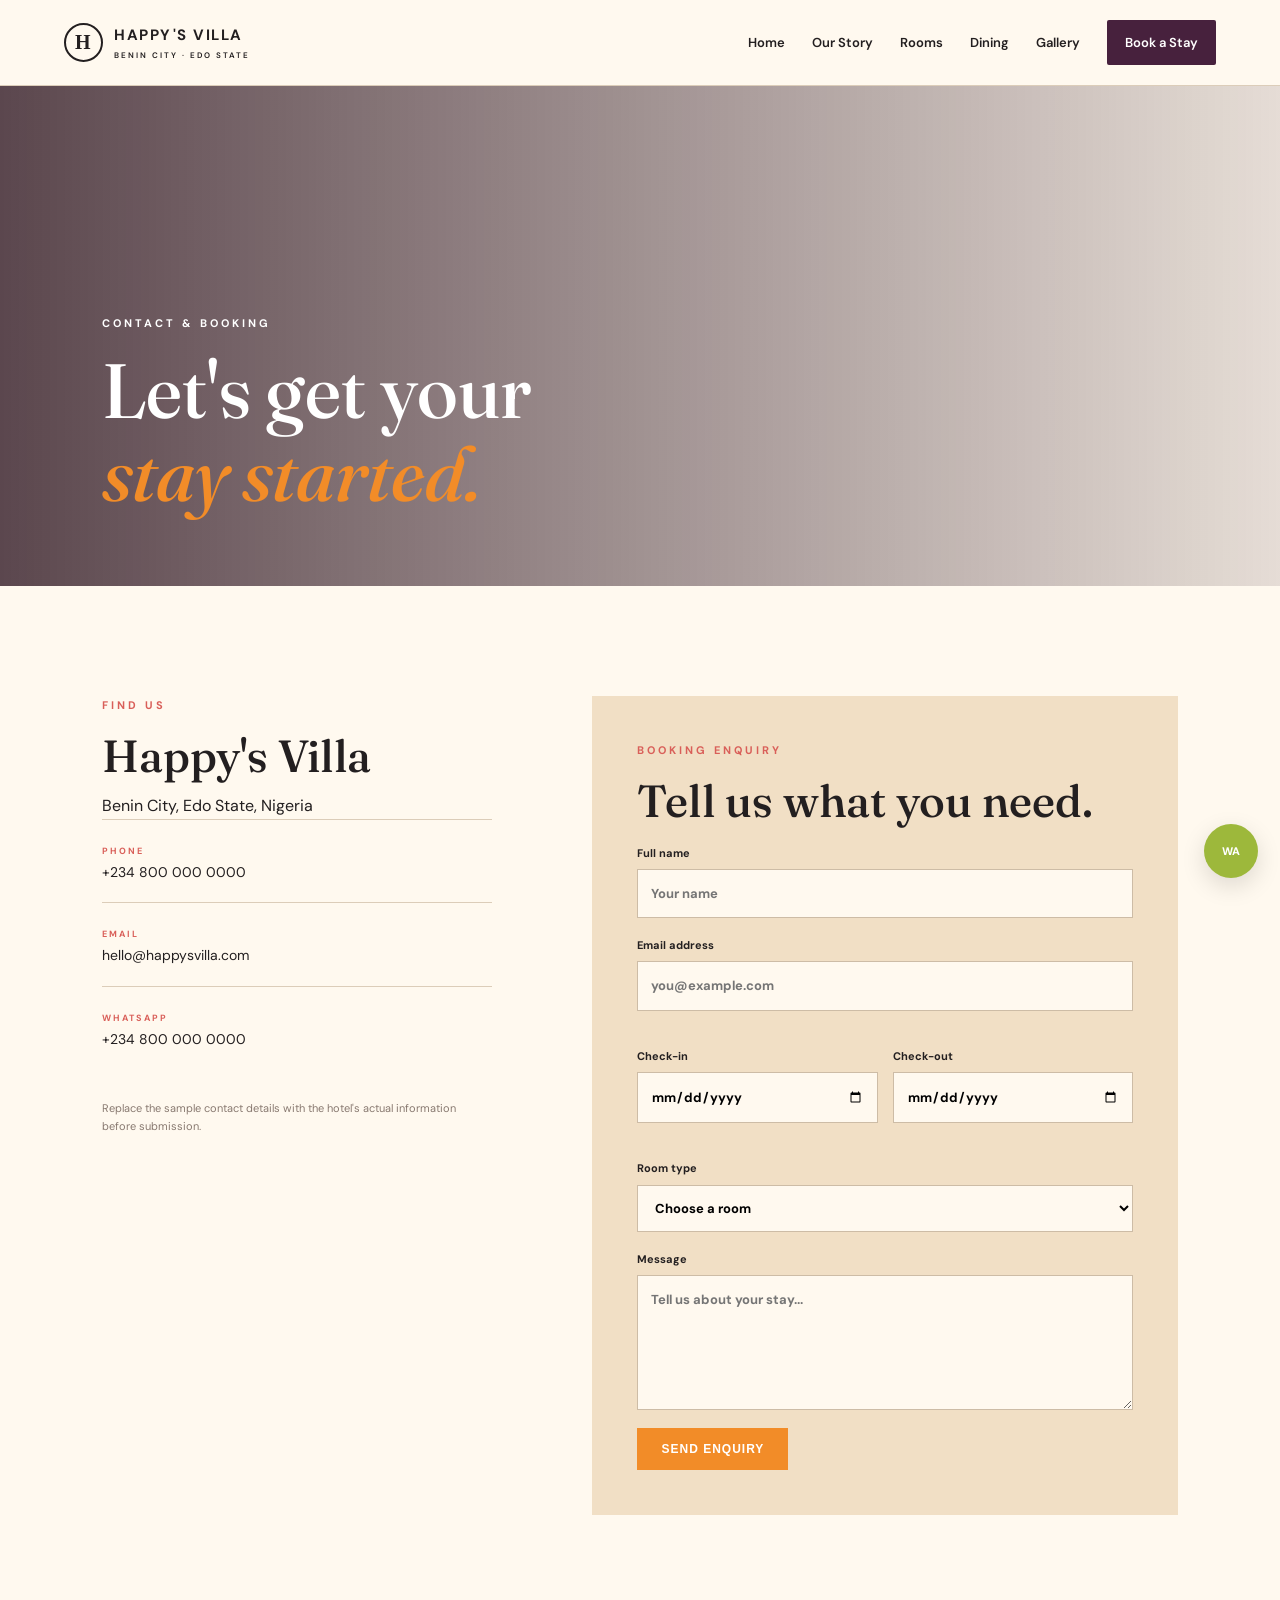
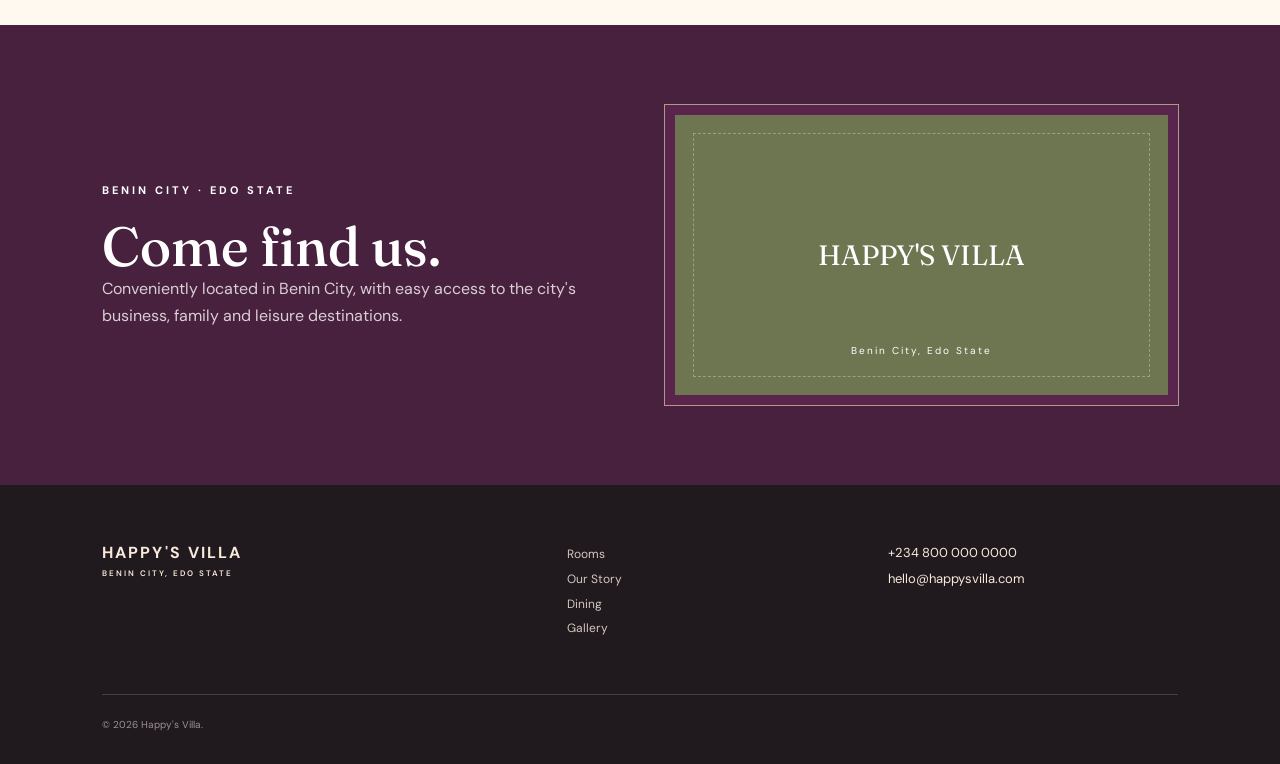
==== contact.html @ 48daf6b9 "changes made" ====
<!DOCTYPE html>
<html lang="en"><head><meta charset="UTF-8"><meta name="viewport" content="width=device-width,initial-scale=1.0"><title>Contact & Booking | Happy's Villa</title><link rel="stylesheet" href="style.css"></head>
<body>
<header class="site-header inner-header"><a class="brand" href="index.html"><span>H</span><div>HAPPY'S VILLA<small>BENIN CITY · EDO STATE</small></div></a><nav><a href="index.html">Home</a><a href="about.html">Our Story</a><a href="rooms.html">Rooms</a><a href="dining.html">Dining</a><a href="gallery.html">Gallery</a><a class="nav-book active-button" href="contact.html">Book a Stay</a></nav></header>
<section class="page-hero contact-hero"><div><p class="eyebrow">CONTACT & BOOKING</p><h1>Let's get your<br><em>stay started.</em></h1></div></section>
<section class="contact-section section"><div class="contact-details"><p class="eyebrow accent">FIND US</p><h2>Happy's Villa</h2><p>Benin City, Edo State, Nigeria</p><div class="contact-line"><b>PHONE</b><br>+234 800 000 0000</div><div class="contact-line"><b>EMAIL</b><br>hello@happysvilla.com</div><div class="contact-line"><b>WHATSAPP</b><br>+234 800 000 0000</div><p class="small-note">Replace the sample contact details with the hotel's actual information before submission.</p></div>
<form class="booking-form" action="#" method="post"><p class="eyebrow accent">BOOKING ENQUIRY</p><h2>Tell us what you need.</h2><label>Full name<input type="text" placeholder="Your name"></label><label>Email address<input type="email" placeholder="you@example.com"></label><div class="two"><label>Check-in<input type="date"></label><label>Check-out<input type="date"></label></div><label>Room type<select><option>Choose a room</option><option>Deluxe Room</option><option>Executive Suite</option><option>Premium Suite</option></select></label><label>Message<textarea rows="5" placeholder="Tell us about your stay..."></textarea></label><button class="button button-main" type="submit">Send Enquiry</button></form></section>
<section class="location-box"><div><p class="eyebrow">BENIN CITY · EDO STATE</p><h2>Come find us.</h2><p>Conveniently located in Benin City, with easy access to the city's business, family and leisure destinations.</p></div><div class="map-placeholder"><span>HAPPY'S VILLA</span><small>Benin City, Edo State</small></div></section>
<footer><div class="footer-brand">HAPPY'S VILLA <small>BENIN CITY, EDO STATE</small></div><div><a href="rooms.html">Rooms</a><a href="about.html">Our Story</a><a href="dining.html">Dining</a><a href="gallery.html">Gallery</a></div><div class="footer-contact">+234 800 000 0000<br>hello@happysvilla.com</div><p class="copyright">© 2026 Happy's Villa.</p></footer><a class="whatsapp" href="https://wa.me/2348000000000">WA</a>
</body></html>
---- style.css ----
@import url('https://fonts.googleapis.com/css2?family=DM+Sans:wght@400;500;600;700&family=Fraunces:opsz,wght@9..144,500;9..144,600&display=swap');

:root{--coral:#D95F59;--orange:#F28C28;--aub:#47213D;--lime:#9DB83B;--terra:#B85C38;--sand:#F4E7D0;--ink:#231F20;--cream:#FFF9EF;--line:#dccdb9}
*{box-sizing:border-box;margin:0;padding:0}html{scroll-behavior:smooth}body{font-family:'DM Sans',sans-serif;background:var(--cream);color:var(--ink);line-height:1.65}a{text-decoration:none;color:inherit}.site-header{height:86px;padding:0 5vw;display:flex;align-items:center;justify-content:space-between;position:absolute;z-index:10;top:0;width:100%;color:white}.inner-header{position:relative;color:var(--ink);background:var(--cream);border-bottom:1px solid var(--line)}.brand{display:flex;gap:11px;align-items:center;font-weight:700;letter-spacing:1.5px;font-size:15px}.brand>span{display:grid;place-items:center;width:39px;height:39px;border:2px solid currentColor;border-radius:50%;font-family:Georgia;font-size:20px}.brand small,.footer-brand small{display:block;font-size:8px;letter-spacing:2px;font-weight:600;margin-top:1px}.site-header nav{display:flex;align-items:center;gap:27px;font-size:13px;font-weight:600}.site-header nav a{position:relative}.site-header nav a:not(.nav-book):after{content:'';height:2px;width:0;background:var(--orange);position:absolute;bottom:-8px;left:0;transition:.3s}.site-header nav a:hover:after,.site-header nav .active:after{width:100%}.nav-book{background:var(--orange);padding:12px 18px;border-radius:2px;color:#fff!important}.active-button{background:var(--aub)}.hero{height:calc(100vh - 0px);min-height:650px;position:relative;display:flex;align-items:center;color:white;overflow:hidden}.hero-image{position:absolute;inset:0;background-image:url('https://images.unsplash.com/photo-1564501049412-61c2a3083791?auto=format&fit=crop&w=1800&q=85');background-size:cover;background-position:center}.hero-shade{position:absolute;inset:0;background:linear-gradient(90deg,rgba(45,20,32,.78),rgba(45,20,32,.2),rgba(0,0,0,.18))}.hero-content{position:relative;z-index:2;margin-left:9vw;max-width:670px;padding-top:60px}.eyebrow{font-size:11px;letter-spacing:3px;font-weight:700;margin-bottom:18px}.accent{color:var(--coral)}h1,h2,h3{line-height:1.08}h1,h2{font-family:Fraunces,Georgia,serif;font-weight:500}h1{font-size:clamp(55px,7vw,105px)}h1 em,h2 em{color:var(--orange);font-style:italic}.hero-copy{font-size:16px;max-width:530px;margin:25px 0 32px;color:#fff9f0}.hero-actions{display:flex;gap:12px}.button{display:inline-block;padding:14px 24px;font-size:12px;font-weight:700;letter-spacing:1px;text-transform:uppercase;transition:.3s;border:0;cursor:pointer}.button-main{background:var(--orange);color:white}.button-main:hover{background:var(--coral);transform:translateY(-3px)}.button-light{border:1px solid rgba(255,255,255,.7);color:white}.button-light:hover{background:white;color:var(--aub)}.button-dark{background:var(--aub);color:white}.button-dark:hover{background:var(--coral);transform:translateY(-3px)}.hero-note{position:absolute;right:5vw;bottom:45px;writing-mode:vertical-rl;font-size:10px;letter-spacing:2px;z-index:2}.hero-note span{color:var(--orange);margin:10px 0}.marquee{overflow:hidden;background:var(--orange);color:white;font-size:12px;font-weight:700;letter-spacing:2px;white-space:nowrap;padding:13px 0}.marquee div{display:inline-block;animation:marquee 25s linear infinite}@keyframes marquee{to{transform:translateX(-50%)}}.section{padding:110px 8vw}.intro{display:grid;grid-template-columns:120px 1fr .85fr;gap:50px;align-items:center}.intro h2,.section-heading h2,.features h2,.story h2,.values h2,.food-intro h2,.menu-section h2{font-size:clamp(42px,5vw,70px);max-width:720px}.intro h2 span,h2 span{color:var(--coral)}.lead{font-size:17px;max-width:650px;margin:24px 0;color:#5b514b}.intro-photo{height:470px;background-size:cover;background-position:center}.photo-1{background-image:url('https://images.unsplash.com/photo-1566073771259-6a8506099945?auto=format&fit=crop&w=1000&q=80')}.text-link{display:inline-block;margin-top:20px;font-size:12px;font-weight:700;text-transform:uppercase;letter-spacing:1.5px;border-bottom:2px solid var(--orange);padding-bottom:5px}.text-link b{font-size:18px;margin-left:7px}.rooms-preview{background:#f1dfc5}.section-heading{display:flex;justify-content:space-between;align-items:end;margin-bottom:45px}.room-grid{display:grid;grid-template-columns:1.25fr 1fr 1fr;gap:18px}.room-card{background:var(--cream);transition:.35s}.room-card:hover{transform:translateY(-8px)}.room-img{height:290px;background-size:cover;background-position:center}.large-card .room-img{height:370px}.room-a{background-image:url('https://images.unsplash.com/photo-1618221195710-dd6b41faaea6?auto=format&fit=crop&w=1200&q=80')}.room-b{background-image:url('https://images.unsplash.com/photo-1590490360182-c33d57733427?auto=format&fit=crop&w=1200&q=80')}.room-c{background-image:url('https://images.unsplash.com/photo-1582719478250-c89cae4dc85b?auto=format&fit=crop&w=1200&q=80')}.room-info{padding:23px}.room-info span{font-size:10px;color:var(--coral);font-weight:700}.room-info h3{font-family:Fraunces,serif;font-size:29px;margin:8px 0}.room-info p{font-size:13px;color:#695f57}.room-info a{display:block;margin-top:14px;font-size:11px;font-weight:700;color:var(--aub);text-transform:uppercase}.food-banner{min-height:620px;position:relative;display:flex;align-items:center;color:white;overflow:hidden}.food-photo{position:absolute;inset:0;background:url('https://images.unsplash.com/photo-1547592180-85f173990554?auto=format&fit=crop&w=1800&q=85') center/cover}.food-overlay{position:absolute;inset:0;background:rgba(71,33,61,.68)}.food-content{position:relative;margin-left:9vw;max-width:600px}.food-content h2{font-size:clamp(52px,7vw,90px)}.food-content p:not(.eyebrow){margin:25px 0 30px;max-width:500px}.features{background:var(--aub);color:white}.features h2 span{color:var(--orange)}.feature-grid{display:grid;grid-template-columns:repeat(4,1fr);gap:25px;margin-top:55px}.feature-grid div{border-top:1px solid rgba(255,255,255,.25);padding-top:25px}.feature-grid strong{font-size:26px;color:var(--orange)}.feature-grid h3{font-family:Fraunces,serif;font-size:24px;margin:16px 0 7px}.feature-grid p{font-size:13px;color:#d8cdd2}.cta{text-align:center;background:var(--lime);padding:100px 20px}.cta h2{font-size:clamp(50px,6vw,78px);margin-bottom:30px}.cta h2 em{color:var(--aub)}footer{background:#20191e;color:#f7eadb;padding:55px 8vw 30px;display:grid;grid-template-columns:1.5fr 1fr 1fr;gap:30px;position:relative}footer a{display:block;font-size:12px;margin:5px 0;color:#d6c8c0}.footer-brand{font-weight:700;letter-spacing:2px}.footer-contact{font-size:13px;line-height:2}.copyright{grid-column:1/-1;border-top:1px solid #473d42;padding-top:22px;margin-top:20px;font-size:10px;color:#9e9090}.whatsapp{position:fixed;right:22px;bottom:22px;width:54px;height:54px;border-radius:50%;display:grid;place-items:center;background:var(--lime);color:#fff;font-size:11px;font-weight:800;z-index:20;box-shadow:0 8px 25px #0002}.page-hero{height:500px;display:flex;align-items:end;padding:70px 8vw;position:relative;overflow:hidden;color:white;background-size:cover;background-position:center}.page-hero:after{content:'';position:absolute;inset:0;background:linear-gradient(90deg,rgba(45,20,32,.78),rgba(45,20,32,.12))}.page-hero>div{position:relative;z-index:1}.page-hero h1{font-size:clamp(50px,6vw,82px)}.about-hero{background-image:url('https://images.unsplash.com/photo-1566665797739-1674de7a421a?auto=format&fit=crop&w=1800&q=85')}.rooms-hero{background-image:url('https://images.unsplash.com/photo-1601918774946-25832a4be0d6?auto=format&fit=crop&w=1800&q=85')}.dining-hero{background-image:url('https://images.unsplash.com/photo-1515003197210-e0cd71810b5f?auto=format&fit=crop&w=1800&q=85')}.gallery-hero{background-image:url('https://images.unsplash.com/photo-1564501049412-61c2a3083791?auto=format&fit=crop&w=1800&q=85')}.contact-hero{background-image:url('https://images.unsplash.com/photo-1568495248636-6432b97bd949?auto=format&fit=crop&w=1800&q=85')}.story{display:grid;grid-template-columns:120px 1fr 1fr;gap:55px;align-items:start}.story p{margin:0 0 17px;color:#615750}.story-image{height:530px;background:url('https://images.unsplash.com/photo-1551882547-ff40c63fe5fa?auto=format&fit=crop&w=1000&q=85') center/cover}.values{background:#f1dfc5}.value-grid{display:grid;grid-template-columns:repeat(4,1fr);gap:20px;margin-top:55px}.value-grid div{padding:28px 0;border-top:2px solid var(--coral)}.value-grid b{font-size:11px;color:var(--coral)}.value-grid h3{font-family:Fraunces,serif;font-size:28px;margin:18px 0 8px}.value-grid p{font-size:13px}.room-list{padding-top:90px}.room-list article{display:grid;grid-template-columns:1.15fr 1fr;gap:75px;align-items:center;margin-bottom:100px}.big-room{height:570px;background-size:cover;background-position:center}.room-copy>span{font-size:10px;letter-spacing:2px;color:var(--coral);font-weight:700}.room-copy h2{font-size:58px;margin:15px 0}.room-copy p{color:#625950;margin-bottom:20px}.room-copy ul{list-style:none;border-top:1px solid var(--line);margin-top:25px}.room-copy li{font-size:13px;padding:10px 0;border-bottom:1px solid var(--line)}.room-copy li:before{content:'✦';color:var(--orange);margin-right:10px}.food-intro{display:grid;grid-template-columns:1fr 1fr;gap:80px;align-items:center}.food-detail-photo{height:560px;background:url('https://images.unsplash.com/photo-1601050690597-df0568f70950?auto=format&fit=crop&w=1100&q=85') center/cover}.menu-section{background:#f1dfc5}.menu-grid{display:grid;grid-template-columns:repeat(2,1fr);gap:0 70px;margin-top:45px}.menu-grid>div{padding:25px 0;border-top:1px solid #cbbba4}.menu-grid span{font-size:9px;letter-spacing:2px;color:var(--coral);font-weight:700}.menu-grid h3{font-family:Fraunces,serif;font-size:28px;margin:7px 0}.menu-grid p{font-size:13px;color:#665b53}.menu-grid b{display:block;margin-top:8px;color:var(--aub)}.gallery{display:grid;grid-template-columns:repeat(12,1fr);grid-auto-rows:230px;gap:15px}.gallery-item{background-size:cover;background-position:center;position:relative;overflow:hidden}.gallery-item:after{content:'';position:absolute;inset:0;background:linear-gradient(transparent 50%,rgba(0,0,0,.55));opacity:.8}.gallery-item span{position:absolute;z-index:2;bottom:18px;left:20px;color:white;font-size:11px;font-weight:700;letter-spacing:1px;text-transform:uppercase}.g1{grid-column:span 7;grid-row:span 2;background-image:url('https://images.unsplash.com/photo-1564501049412-61c2a3083791?auto=format&fit=crop&w=1300&q=85')}.g2{grid-column:span 5;background-image:url('https://images.unsplash.com/photo-1618221195710-dd6b41faaea6?auto=format&fit=crop&w=1000&q=85')}.g3{grid-column:span 5;background-image:url('https://images.unsplash.com/photo-1515003197210-e0cd71810b5f?auto=format&fit=crop&w=1000&q=85')}.g4{grid-column:span 5;background-image:url('https://images.unsplash.com/photo-1572331165267-854da2b10ccc?auto=format&fit=crop&w=1000&q=85')}.g5{grid-column:span 4;background-image:url('https://images.unsplash.com/photo-1547592180-85f173990554?auto=format&fit=crop&w=1000&q=85')}.g6{grid-column:span 3;background-image:url('https://images.unsplash.com/photo-1551882547-ff40c63fe5fa?auto=format&fit=crop&w=1000&q=85')}.contact-section{display:grid;grid-template-columns:.8fr 1.2fr;gap:100px}.contact-details h2,.booking-form h2{font-family:Fraunces,serif;font-size:45px;margin-bottom:12px}.contact-line{border-top:1px solid var(--line);padding:18px 0;font-size:14px}.contact-line b{font-size:9px;letter-spacing:2px;color:var(--coral)}.small-note{font-size:11px;color:#887970;margin-top:30px}.booking-form{background:#f1dfc5;padding:45px}.booking-form label{display:block;font-size:11px;font-weight:700;margin:18px 0}.booking-form input,.booking-form select,.booking-form textarea{display:block;width:100%;margin-top:7px;border:1px solid #cdbca6;background:var(--cream);padding:13px;font:inherit;font-size:13px;outline:none}.booking-form input:focus,.booking-form select:focus,.booking-form textarea:focus{border-color:var(--coral)}.two{display:grid;grid-template-columns:1fr 1fr;gap:15px}.location-box{background:var(--aub);color:white;padding:80px 8vw;display:grid;grid-template-columns:1fr 1fr;gap:50px;align-items:center}.location-box h2{font-size:55px}.location-box p:not(.eyebrow){max-width:500px;color:#dacfd3}.map-placeholder{height:300px;background:#6d7650;position:relative;display:grid;place-items:center;border:10px solid #5a254d;outline:1px solid #ad9b88}.map-placeholder:before{content:'';position:absolute;inset:18px;border:1px dashed #e9ddca66}.map-placeholder span{font-family:Fraunces,serif;font-size:28px}.map-placeholder small{position:absolute;bottom:35px;font-size:10px;letter-spacing:2px}.site-header,.page-hero,.hero,.room-card,.gallery-item{animation:fadein .8s ease both}@keyframes fadein{from{opacity:0}to{opacity:1}}
@media(max-width:900px){.site-header{height:auto;padding:22px 5vw;align-items:flex-start}.site-header nav{display:none}.hero-content{margin-left:7vw;margin-right:7vw}.intro,.story{grid-template-columns:1fr}.intro-tag{display:none}.intro-photo,.story-image{height:380px}.room-grid{grid-template-columns:1fr}.large-card .room-img,.room-img{height:350px}.feature-grid,.value-grid{grid-template-columns:1fr 1fr}.room-list article,.food-intro,.contact-section,.location-box{grid-template-columns:1fr;gap:35px}.big-room{height:420px}.room-copy h2{font-size:48px}.gallery{grid-template-columns:1fr 1fr;grid-auto-rows:230px}.g1,.g2,.g3,.g4,.g5,.g6{grid-column:span 1;grid-row:span 1}footer{grid-template-columns:1fr 1fr}.copyright{grid-column:1/-1}}
@media(max-width:600px){.hero{min-height:700px}.hero-content{padding-top:80px}.hero h1{font-size:53px}.hero-note{display:none}.section{padding:75px 7vw}.section-heading{display:block}.section-heading .text-link{margin-top:10px}.intro h2,.section-heading h2,.features h2,.story h2,.values h2,.food-intro h2,.menu-section h2{font-size:43px}.feature-grid,.value-grid,.menu-grid,.two{grid-template-columns:1fr}.food-banner{min-height:650px}.food-content{margin:0 7vw}.page-hero{height:440px;padding:55px 7vw}.page-hero h1{font-size:53px}.room-list article{margin-bottom:70px}.big-room{height:330px}.room-copy h2{font-size:43px}.booking-form{padding:28px 20px}.contact-details h2,.booking-form h2{font-size:38px}.gallery{grid-template-columns:1fr;grid-auto-rows:280px}.g1,.g2,.g3,.g4,.g5,.g6{grid-column:span 1}.location-box{padding:65px 7vw}.location-box h2{font-size:45px}footer{grid-template-columns:1fr;gap:25px;padding:45px 7vw}.copyright{grid-column:auto}}

/* Nigerian hotel refinements */
.price{font-family:'DM Sans',sans-serif;color:var(--coral);font-size:22px;font-weight:700;margin:12px 0 4px}
.price small,.home-price small{font-size:10px;color:#75675f;font-weight:500;letter-spacing:.5px}
.home-price{font-size:18px;color:var(--coral);font-weight:700;margin:5px 0}
.food-detail-nigerian{
  background-image:url('https://upload.wikimedia.org/wikipedia/commons/thumb/0/0f/Jollof_rice_with_chicken.jpg/1280px-Jollof_rice_with_chicken.jpg');
}
.menu-grid b{font-size:16px;letter-spacing:.2px}
.menu-grid>div{background:transparent}
.menu-grid>div:hover h3{color:var(--coral);transition:.25s}

/* Nigerian visual update — Home page structure remains unchanged */
.story-image{background-image:url("https://loremflickr.com/1400/900/benincity,nigeria?lock=22")}
.food-detail-photo{background-image:url("https://loremflickr.com/1400/900/nigeria,restaurant,africa?lock=25")}
.food-jollof{background-image:url("https://loremflickr.com/1000/800/jollof,rice,nigeria?lock=31")}
.gallery .g1{background-image:url("https://loremflickr.com/1400/900/nigeria,benincity,hotel?lock=21")}
.gallery .g2{background-image:url("https://loremflickr.com/1200/900/nigeria,hotel,room?lock=23")}
.gallery .g3{background-image:url("https://loremflickr.com/1400/900/nigeria,restaurant,africa?lock=25")}
.gallery .g4{background-image:url("https://loremflickr.com/1000/800/nigeria,pool,hotel?lock=41")}
.gallery .g5{background-image:url("https://loremflickr.com/1000/800/jollof,rice,nigeria?lock=31")}
.gallery .g6{background-image:url("https://loremflickr.com/1400/900/benincity,nigeria?lock=22")}
.room-price{font-family:'Fraunces',Georgia,serif;font-size:26px;color:var(--aub);margin:20px 0 2px;font-weight:600}
.room-price small{font-family:'DM Sans',sans-serif;font-size:10px;color:#766a62;letter-spacing:1px;font-weight:500}
.menu-grid b{font-size:18px}
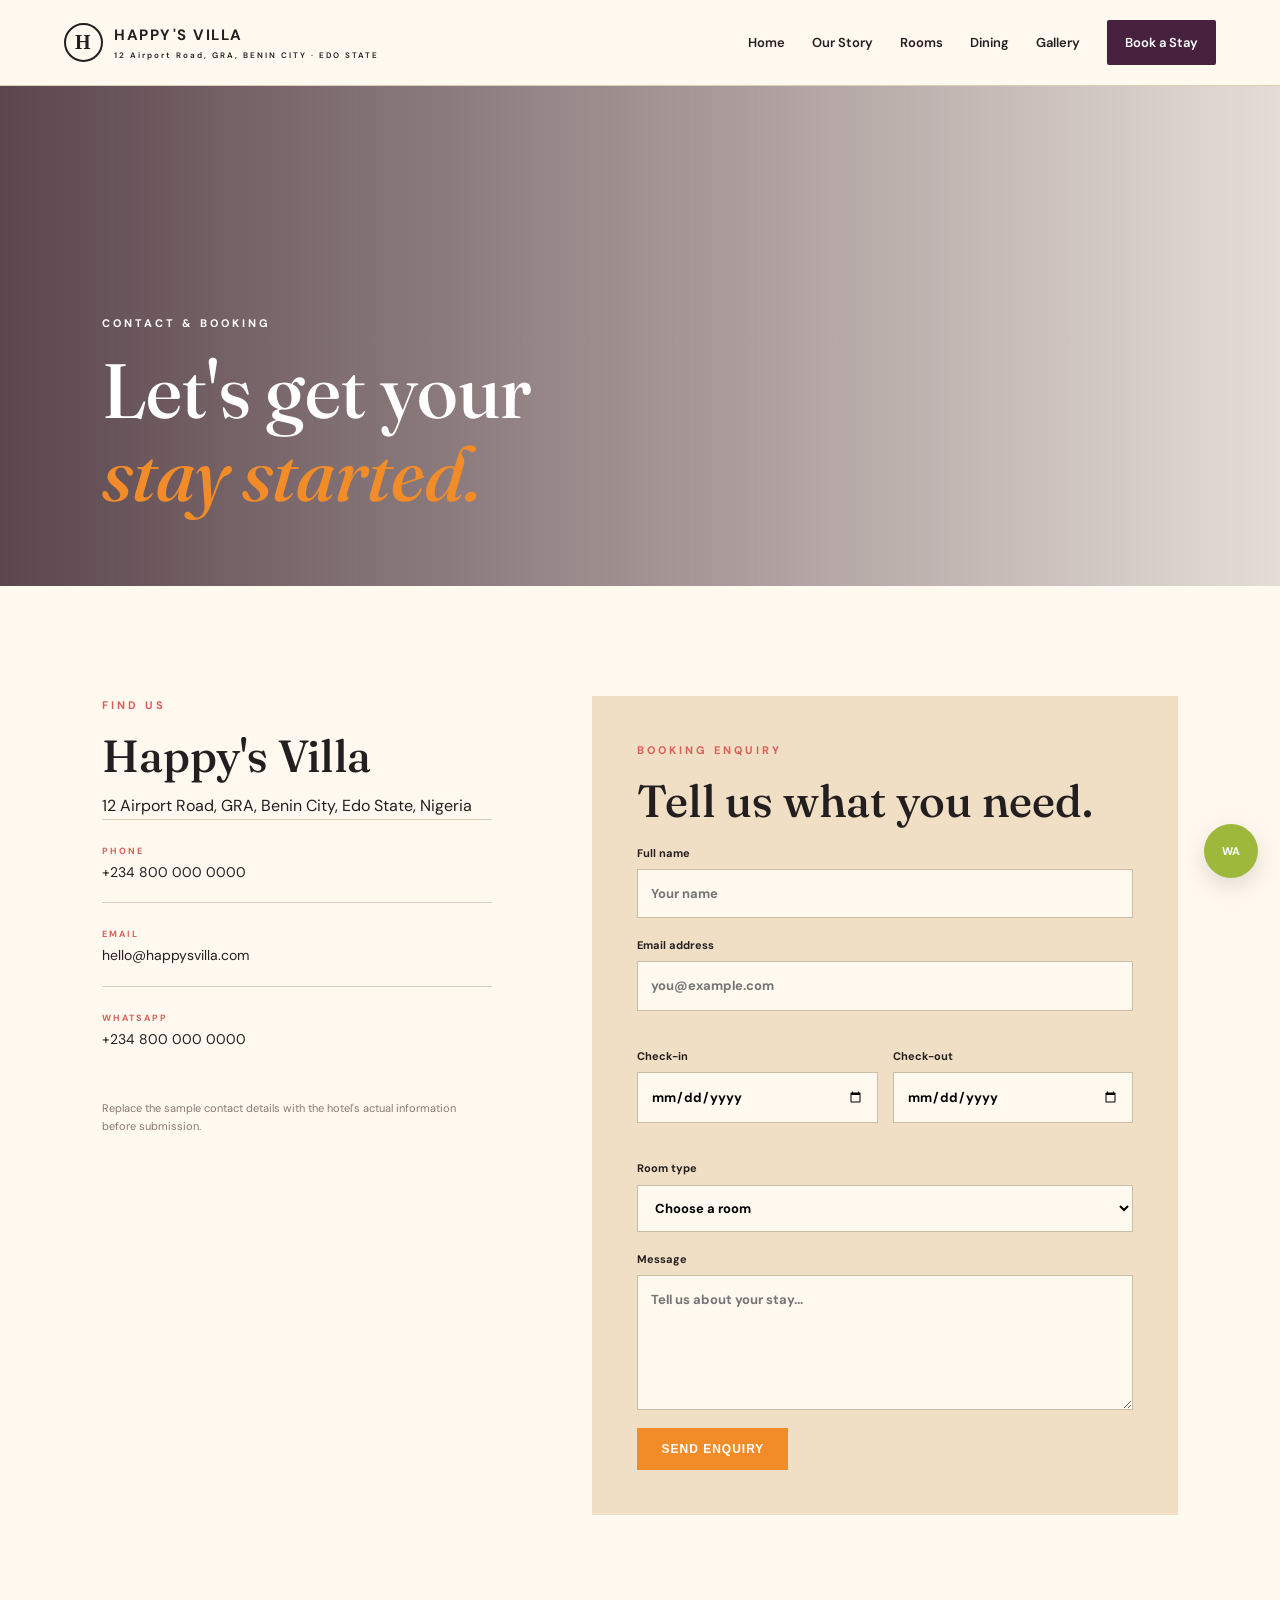
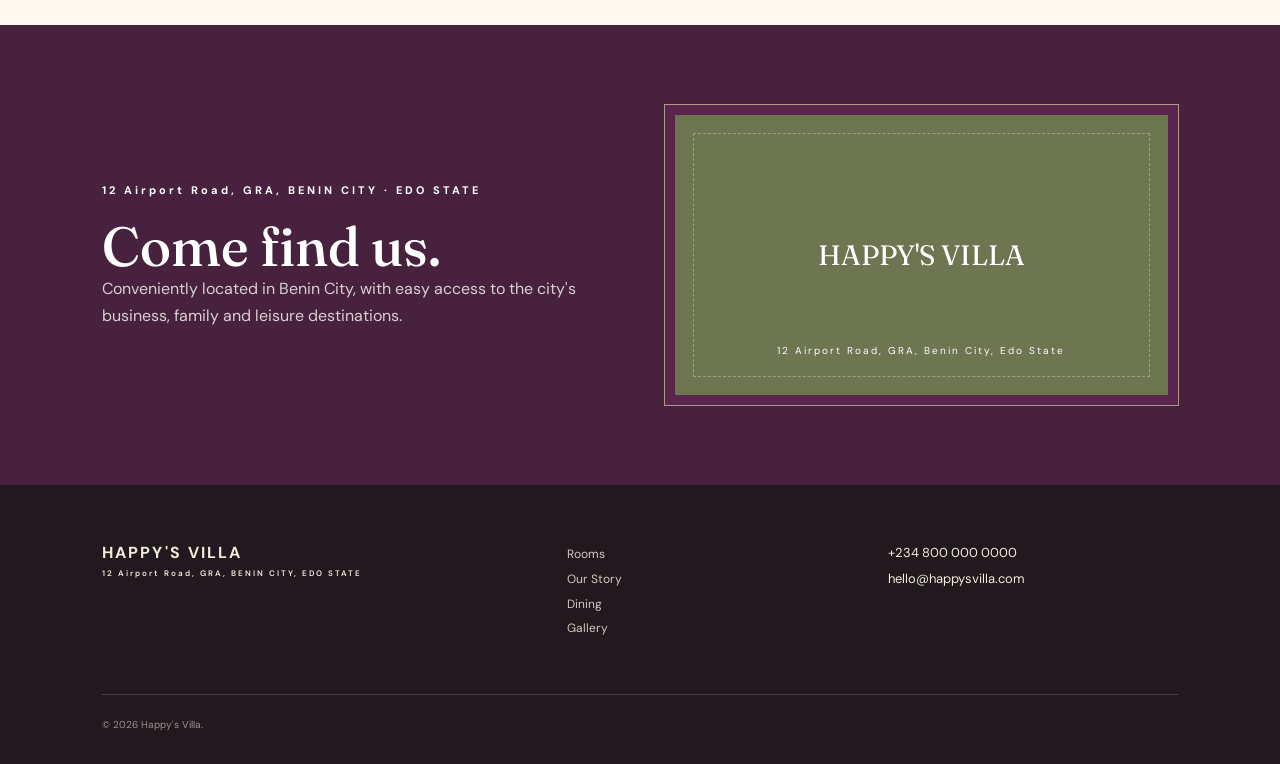
==== commit 7bd0b5e2: "correction" ====
--- a/contact.html
+++ b/contact.html
@@ -1,10 +1,100 @@
-<!DOCTYPE html>
-<html lang="en"><head><meta charset="UTF-8"><meta name="viewport" content="width=device-width,initial-scale=1.0"><title>Contact & Booking | Happy's Villa</title><link rel="stylesheet" href="style.css"></head>
-<body>
-<header class="site-header inner-header"><a class="brand" href="index.html"><span>H</span><div>HAPPY'S VILLA<small>BENIN CITY · EDO STATE</small></div></a><nav><a href="index.html">Home</a><a href="about.html">Our Story</a><a href="rooms.html">Rooms</a><a href="dining.html">Dining</a><a href="gallery.html">Gallery</a><a class="nav-book active-button" href="contact.html">Book a Stay</a></nav></header>
-<section class="page-hero contact-hero"><div><p class="eyebrow">CONTACT & BOOKING</p><h1>Let's get your<br><em>stay started.</em></h1></div></section>
-<section class="contact-section section"><div class="contact-details"><p class="eyebrow accent">FIND US</p><h2>Happy's Villa</h2><p>Benin City, Edo State, Nigeria</p><div class="contact-line"><b>PHONE</b><br>+234 800 000 0000</div><div class="contact-line"><b>EMAIL</b><br>hello@happysvilla.com</div><div class="contact-line"><b>WHATSAPP</b><br>+234 800 000 0000</div><p class="small-note">Replace the sample contact details with the hotel's actual information before submission.</p></div>
-<form class="booking-form" action="#" method="post"><p class="eyebrow accent">BOOKING ENQUIRY</p><h2>Tell us what you need.</h2><label>Full name<input type="text" placeholder="Your name"></label><label>Email address<input type="email" placeholder="you@example.com"></label><div class="two"><label>Check-in<input type="date"></label><label>Check-out<input type="date"></label></div><label>Room type<select><option>Choose a room</option><option>Deluxe Room</option><option>Executive Suite</option><option>Premium Suite</option></select></label><label>Message<textarea rows="5" placeholder="Tell us about your stay..."></textarea></label><button class="button button-main" type="submit">Send Enquiry</button></form></section>
-<section class="location-box"><div><p class="eyebrow">BENIN CITY · EDO STATE</p><h2>Come find us.</h2><p>Conveniently located in Benin City, with easy access to the city's business, family and leisure destinations.</p></div><div class="map-placeholder"><span>HAPPY'S VILLA</span><small>Benin City, Edo State</small></div></section>
-<footer><div class="footer-brand">HAPPY'S VILLA <small>BENIN CITY, EDO STATE</small></div><div><a href="rooms.html">Rooms</a><a href="about.html">Our Story</a><a href="dining.html">Dining</a><a href="gallery.html">Gallery</a></div><div class="footer-contact">+234 800 000 0000<br>hello@happysvilla.com</div><p class="copyright">© 2026 Happy's Villa.</p></footer><a class="whatsapp" href="https://wa.me/2348000000000">WA</a>
-</body></html>+<!doctype html>
+<html lang="en">
+  <head>
+    <meta charset="UTF-8" />
+    <meta name="viewport" content="width=device-width,initial-scale=1.0" />
+    <title>Contact & Booking | Happy's Villa</title>
+    <link rel="stylesheet" href="style.css" />
+  </head>
+  <body>
+    <header class="site-header inner-header">
+      <a class="brand" href="index.html"
+        ><span>H</span>
+        <div>
+          HAPPY'S VILLA<small
+            >12 Airport Road, GRA, BENIN CITY · EDO STATE</small
+          >
+        </div></a
+      >
+      <nav>
+        <a href="index.html">Home</a><a href="about.html">Our Story</a
+        ><a href="rooms.html">Rooms</a><a href="dining.html">Dining</a
+        ><a href="gallery.html">Gallery</a
+        ><a class="nav-book active-button" href="contact.html">Book a Stay</a>
+      </nav>
+    </header>
+    <section class="page-hero contact-hero">
+      <div>
+        <p class="eyebrow">CONTACT & BOOKING</p>
+        <h1>Let's get your<br /><em>stay started.</em></h1>
+      </div>
+    </section>
+    <section class="contact-section section">
+      <div class="contact-details">
+        <p class="eyebrow accent">FIND US</p>
+        <h2>Happy's Villa</h2>
+        <p>12 Airport Road, GRA, Benin City, Edo State, Nigeria</p>
+        <div class="contact-line"><b>PHONE</b><br />+234 800 000 0000</div>
+        <div class="contact-line"><b>EMAIL</b><br />hello@happysvilla.com</div>
+        <div class="contact-line"><b>WHATSAPP</b><br />+234 800 000 0000</div>
+        <p class="small-note">
+          Replace the sample contact details with the hotel's actual information
+          before submission.
+        </p>
+      </div>
+      <form class="booking-form" action="#" method="post">
+        <p class="eyebrow accent">BOOKING ENQUIRY</p>
+        <h2>Tell us what you need.</h2>
+        <label>Full name<input type="text" placeholder="Your name" /></label
+        ><label
+          >Email address<input type="email" placeholder="you@example.com"
+        /></label>
+        <div class="two">
+          <label>Check-in<input type="date" /></label
+          ><label>Check-out<input type="date" /></label>
+        </div>
+        <label
+          >Room type<select>
+            <option>Choose a room</option>
+            <option>Deluxe Room</option>
+            <option>Executive Suite</option>
+            <option>Premium Suite</option>
+          </select></label
+        ><label
+          >Message<textarea
+            rows="5"
+            placeholder="Tell us about your stay..."
+          ></textarea></label
+        ><button class="button button-main" type="submit">Send Enquiry</button>
+      </form>
+    </section>
+    <section class="location-box">
+      <div>
+        <p class="eyebrow">12 Airport Road, GRA, BENIN CITY · EDO STATE</p>
+        <h2>Come find us.</h2>
+        <p>
+          Conveniently located in Benin City, with easy access to the city's
+          business, family and leisure destinations.
+        </p>
+      </div>
+      <div class="map-placeholder">
+        <span>HAPPY'S VILLA</span
+        ><small>12 Airport Road, GRA, Benin City, Edo State</small>
+      </div>
+    </section>
+    <footer>
+      <div class="footer-brand">
+        HAPPY'S VILLA <small>12 Airport Road, GRA, BENIN CITY, EDO STATE</small>
+      </div>
+      <div>
+        <a href="rooms.html">Rooms</a><a href="about.html">Our Story</a
+        ><a href="dining.html">Dining</a><a href="gallery.html">Gallery</a>
+      </div>
+      <div class="footer-contact">
+        +234 800 000 0000<br />hello@happysvilla.com
+      </div>
+      <p class="copyright">© 2026 Happy's Villa.</p>
+    </footer>
+    <a class="whatsapp" href="https://wa.me/2348000000000">WA</a>
+  </body>
+</html>
